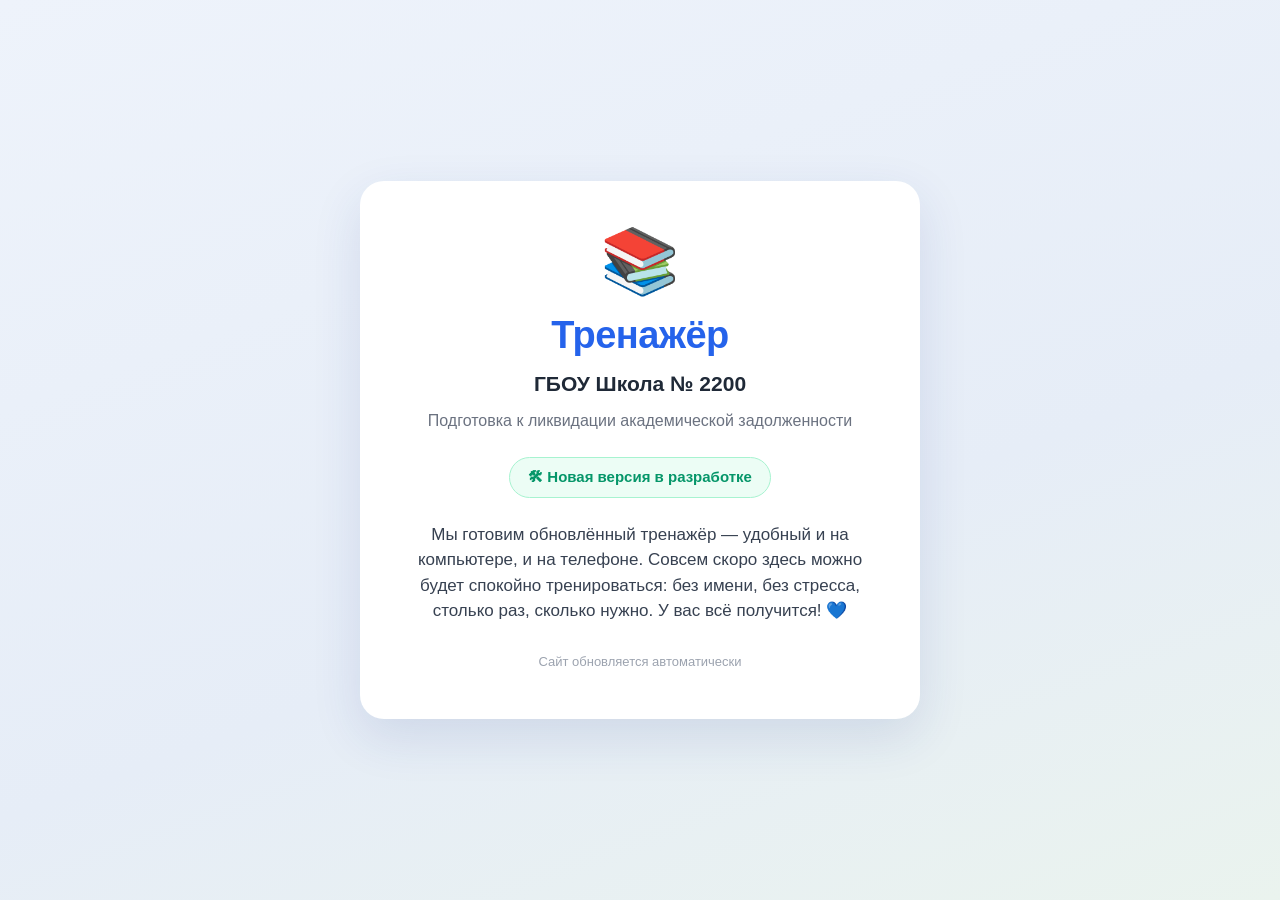
==== index.html @ 08c82a8b "Заглушка сайта-тренажёра + деплой на GitHub Pages" ====
<!DOCTYPE html>
<html lang="ru">
<head>
<meta charset="UTF-8">
<meta name="viewport" content="width=device-width, initial-scale=1.0">
<meta name="robots" content="noindex">
<title>Тренажёр · ГБОУ Школа № 2200</title>
<style>
  :root{
    --blue:#2563eb; --green:#059669;
    --ink:#1f2937; --muted:#6b7280; --card:#ffffff;
  }
  *{box-sizing:border-box;margin:0;padding:0}
  html,body{height:100%}
  body{
    font-family:-apple-system,BlinkMacSystemFont,"Segoe UI",Roboto,"Helvetica Neue",Arial,sans-serif;
    color:var(--ink);
    background:linear-gradient(160deg,#eef3fb 0%,#e6edf7 60%,#eaf3ee 100%);
    display:flex;align-items:center;justify-content:center;
    padding:24px;line-height:1.5;
  }
  .card{
    width:100%;max-width:560px;background:var(--card);
    border-radius:24px;padding:clamp(28px,6vw,48px);
    box-shadow:0 18px 50px rgba(30,58,138,.12);
    text-align:center;
  }
  .logo{font-size:clamp(44px,12vw,64px);line-height:1}
  h1{
    margin-top:14px;font-size:clamp(26px,7vw,38px);
    color:var(--blue);font-weight:800;letter-spacing:-.5px;
  }
  .school{margin-top:4px;font-size:clamp(17px,4.5vw,21px);font-weight:600;color:var(--ink)}
  .tag{margin-top:10px;font-size:clamp(14px,3.6vw,16px);color:var(--muted)}
  .badge{
    display:inline-block;margin-top:24px;
    background:#ecfdf5;color:var(--green);
    border:1px solid #a7f3d0;border-radius:999px;
    padding:8px 18px;font-weight:600;font-size:15px;
  }
  .msg{margin-top:24px;font-size:clamp(15px,4vw,17px);color:#374151}
  .heart{color:var(--blue)}
  .foot{margin-top:28px;font-size:13px;color:#9ca3af}
</style>
</head>
<body>
  <main class="card">
    <div class="logo">📚</div>
    <h1>Тренажёр</h1>
    <div class="school">ГБОУ Школа № 2200</div>
    <div class="tag">Подготовка к ликвидации академической задолженности</div>

    <span class="badge">🛠 Новая версия в разработке</span>

    <p class="msg">
      Мы готовим обновлённый тренажёр — удобный и на компьютере, и на телефоне.
      Совсем скоро здесь можно будет спокойно тренироваться: без имени,
      без стресса, столько раз, сколько нужно. У вас всё получится! <span class="heart">💙</span>
    </p>

    <div class="foot">Сайт обновляется автоматически</div>
  </main>
</body>
</html>
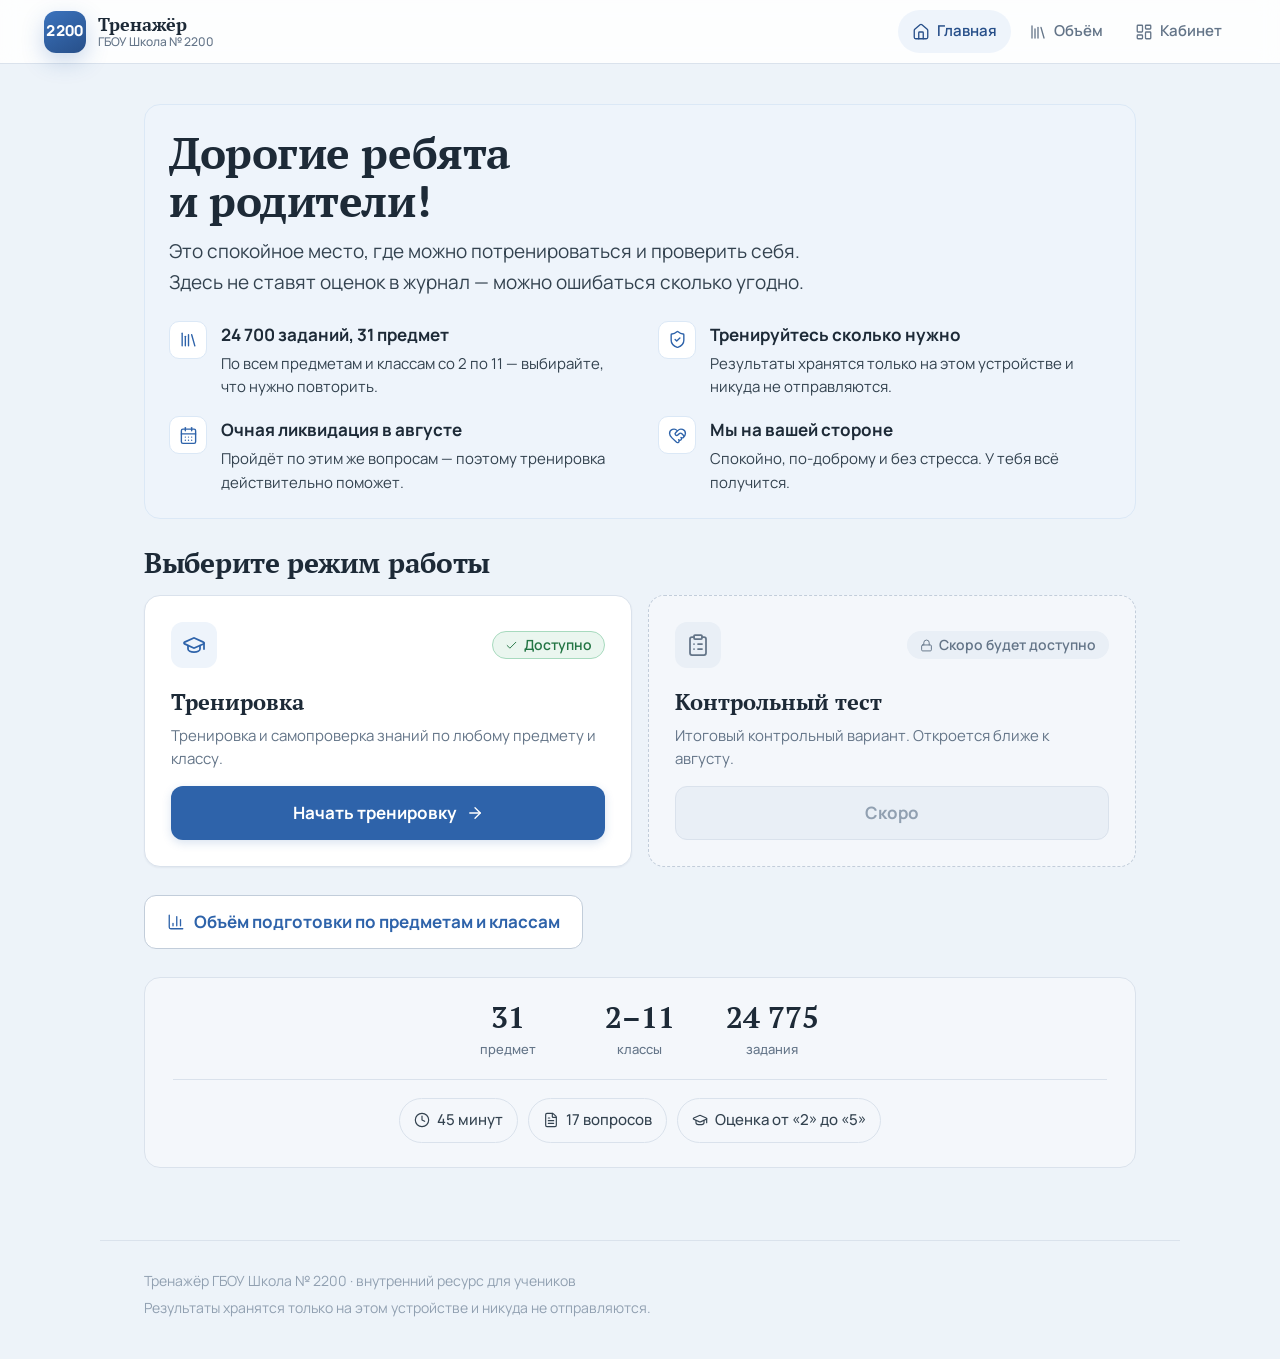
==== commit 1f55333b: "Полноценный тренажёр: 31 предмет, 3 типа вопросов, KaTeX, статистика, личный кабинет (ученик/родител" ====
--- a/index.html
+++ b/index.html
@@ -2,63 +2,37 @@
 <html lang="ru">
 <head>
 <meta charset="UTF-8">
-<meta name="viewport" content="width=device-width, initial-scale=1.0">
-<meta name="robots" content="noindex">
+<meta name="viewport" content="width=device-width, initial-scale=1.0, viewport-fit=cover">
+<meta name="theme-color" content="#2E63AA">
+<meta name="description" content="Тренажёр ГБОУ Школа № 2200 — спокойная подготовка к ликвидации академической задолженности. 31 предмет, 2–11 классы, более 24 700 заданий.">
 <title>Тренажёр · ГБОУ Школа № 2200</title>
-<style>
-  :root{
-    --blue:#2563eb; --green:#059669;
-    --ink:#1f2937; --muted:#6b7280; --card:#ffffff;
-  }
-  *{box-sizing:border-box;margin:0;padding:0}
-  html,body{height:100%}
-  body{
-    font-family:-apple-system,BlinkMacSystemFont,"Segoe UI",Roboto,"Helvetica Neue",Arial,sans-serif;
-    color:var(--ink);
-    background:linear-gradient(160deg,#eef3fb 0%,#e6edf7 60%,#eaf3ee 100%);
-    display:flex;align-items:center;justify-content:center;
-    padding:24px;line-height:1.5;
-  }
-  .card{
-    width:100%;max-width:560px;background:var(--card);
-    border-radius:24px;padding:clamp(28px,6vw,48px);
-    box-shadow:0 18px 50px rgba(30,58,138,.12);
-    text-align:center;
-  }
-  .logo{font-size:clamp(44px,12vw,64px);line-height:1}
-  h1{
-    margin-top:14px;font-size:clamp(26px,7vw,38px);
-    color:var(--blue);font-weight:800;letter-spacing:-.5px;
-  }
-  .school{margin-top:4px;font-size:clamp(17px,4.5vw,21px);font-weight:600;color:var(--ink)}
-  .tag{margin-top:10px;font-size:clamp(14px,3.6vw,16px);color:var(--muted)}
-  .badge{
-    display:inline-block;margin-top:24px;
-    background:#ecfdf5;color:var(--green);
-    border:1px solid #a7f3d0;border-radius:999px;
-    padding:8px 18px;font-weight:600;font-size:15px;
-  }
-  .msg{margin-top:24px;font-size:clamp(15px,4vw,17px);color:#374151}
-  .heart{color:var(--blue)}
-  .foot{margin-top:28px;font-size:13px;color:#9ca3af}
-</style>
+<link rel="stylesheet" href="assets/katex/katex.min.css">
+<link rel="stylesheet" href="css/ds.css">
+<link rel="stylesheet" href="css/app.css">
 </head>
 <body>
-  <main class="card">
-    <div class="logo">📚</div>
-    <h1>Тренажёр</h1>
-    <div class="school">ГБОУ Школа № 2200</div>
-    <div class="tag">Подготовка к ликвидации академической задолженности</div>
+  <header class="appbar" id="appbar">
+    <a class="brand" href="#/" data-link aria-label="Тренажёр, на главную">
+      <span class="brand__badge">2200</span>
+      <span class="brand__words">
+        <span class="brand__name">Тренажёр</span>
+        <span class="brand__sub">ГБОУ Школа № 2200</span>
+      </span>
+    </a>
+    <nav class="appnav" id="appnav"></nav>
+  </header>
 
-    <span class="badge">🛠 Новая версия в разработке</span>
+  <main id="app" class="app-main"><!-- views render here --></main>
 
-    <p class="msg">
-      Мы готовим обновлённый тренажёр — удобный и на компьютере, и на телефоне.
-      Совсем скоро здесь можно будет спокойно тренироваться: без имени,
-      без стресса, столько раз, сколько нужно. У вас всё получится! <span class="heart">💙</span>
-    </p>
+  <footer class="appfoot" id="appfoot">
+    <span>Тренажёр ГБОУ Школа № 2200 · внутренний ресурс для учеников</span>
+    <span class="appfoot__note">Результаты хранятся только на этом устройстве и никуда не отправляются.</span>
+  </footer>
 
-    <div class="foot">Сайт обновляется автоматически</div>
-  </main>
+  <script defer src="assets/katex/katex.min.js"></script>
+  <script defer src="js/icons.js"></script>
+  <script defer src="js/store.js"></script>
+  <script defer src="js/engine.js"></script>
+  <script defer src="js/app.js"></script>
 </body>
 </html>
--- a/css/ds.css
+++ b/css/ds.css
@@ -0,0 +1,633 @@
+/* === tokens/fonts.css === */
+/* ============================================================
+   Manrope — humanist grotesque, Latin + Cyrillic
+   Real woff2 binaries shipped with the system (assets/fonts/).
+   ============================================================ */
+
+/* ---- Latin ---- */
+@font-face {
+  font-family: "Manrope";
+  font-style: normal;
+  font-weight: 400;
+  font-display: swap;
+  src: url("../assets/fonts/manrope-latin-400.woff2") format("woff2");
+  unicode-range: U+0000-00FF, U+0131, U+0152-0153, U+02BB-02BC, U+02C6, U+02DA, U+02DC, U+2000-206F, U+2074, U+20AC, U+2122, U+2191, U+2193, U+2212, U+2215, U+FEFF, U+FFFD;
+}
+@font-face {
+  font-family: "Manrope";
+  font-style: normal;
+  font-weight: 500;
+  font-display: swap;
+  src: url("../assets/fonts/manrope-latin-500.woff2") format("woff2");
+  unicode-range: U+0000-00FF, U+0131, U+0152-0153, U+02BB-02BC, U+02C6, U+02DA, U+02DC, U+2000-206F, U+2074, U+20AC, U+2122, U+2191, U+2193, U+2212, U+2215, U+FEFF, U+FFFD;
+}
+@font-face {
+  font-family: "Manrope";
+  font-style: normal;
+  font-weight: 600;
+  font-display: swap;
+  src: url("../assets/fonts/manrope-latin-600.woff2") format("woff2");
+  unicode-range: U+0000-00FF, U+0131, U+0152-0153, U+02BB-02BC, U+02C6, U+02DA, U+02DC, U+2000-206F, U+2074, U+20AC, U+2122, U+2191, U+2193, U+2212, U+2215, U+FEFF, U+FFFD;
+}
+@font-face {
+  font-family: "Manrope";
+  font-style: normal;
+  font-weight: 700;
+  font-display: swap;
+  src: url("../assets/fonts/manrope-latin-700.woff2") format("woff2");
+  unicode-range: U+0000-00FF, U+0131, U+0152-0153, U+02BB-02BC, U+02C6, U+02DA, U+02DC, U+2000-206F, U+2074, U+20AC, U+2122, U+2191, U+2193, U+2212, U+2215, U+FEFF, U+FFFD;
+}
+@font-face {
+  font-family: "Manrope";
+  font-style: normal;
+  font-weight: 800;
+  font-display: swap;
+  src: url("../assets/fonts/manrope-latin-800.woff2") format("woff2");
+  unicode-range: U+0000-00FF, U+0131, U+0152-0153, U+02BB-02BC, U+02C6, U+02DA, U+02DC, U+2000-206F, U+2074, U+20AC, U+2122, U+2191, U+2193, U+2212, U+2215, U+FEFF, U+FFFD;
+}
+
+/* ---- PT Serif — editorial display (Cyrillic-first, ParaType) ---- */
+@font-face {
+  font-family: "PT Serif";
+  font-style: normal;
+  font-weight: 400;
+  font-display: swap;
+  src: url("../assets/fonts/ptserif-latin-400.woff2") format("woff2");
+  unicode-range: U+0000-00FF, U+0131, U+0152-0153, U+02BB-02BC, U+02C6, U+02DA, U+02DC, U+2000-206F, U+2074, U+20AC, U+2122, U+2191, U+2193, U+2212, U+2215, U+FEFF, U+FFFD;
+}
+@font-face {
+  font-family: "PT Serif";
+  font-style: normal;
+  font-weight: 700;
+  font-display: swap;
+  src: url("../assets/fonts/ptserif-latin-700.woff2") format("woff2");
+  unicode-range: U+0000-00FF, U+0131, U+0152-0153, U+02BB-02BC, U+02C6, U+02DA, U+02DC, U+2000-206F, U+2074, U+20AC, U+2122, U+2191, U+2193, U+2212, U+2215, U+FEFF, U+FFFD;
+}
+@font-face {
+  font-family: "PT Serif";
+  font-style: normal;
+  font-weight: 400;
+  font-display: swap;
+  src: url("../assets/fonts/ptserif-cyrillic-400.woff2") format("woff2");
+  unicode-range: U+0301, U+0400-045F, U+0490-0491, U+04B0-04B1, U+2116;
+}
+@font-face {
+  font-family: "PT Serif";
+  font-style: normal;
+  font-weight: 700;
+  font-display: swap;
+  src: url("../assets/fonts/ptserif-cyrillic-700.woff2") format("woff2");
+  unicode-range: U+0301, U+0400-045F, U+0490-0491, U+04B0-04B1, U+2116;
+}
+
+/* ---- Manrope Cyrillic ---- */
+@font-face {
+  font-family: "Manrope";
+  font-style: normal;
+  font-weight: 400;
+  font-display: swap;
+  src: url("../assets/fonts/manrope-cyrillic-400.woff2") format("woff2");
+  unicode-range: U+0301, U+0400-045F, U+0490-0491, U+04B0-04B1, U+2116;
+}
+@font-face {
+  font-family: "Manrope";
+  font-style: normal;
+  font-weight: 500;
+  font-display: swap;
+  src: url("../assets/fonts/manrope-cyrillic-500.woff2") format("woff2");
+  unicode-range: U+0301, U+0400-045F, U+0490-0491, U+04B0-04B1, U+2116;
+}
+@font-face {
+  font-family: "Manrope";
+  font-style: normal;
+  font-weight: 600;
+  font-display: swap;
+  src: url("../assets/fonts/manrope-cyrillic-600.woff2") format("woff2");
+  unicode-range: U+0301, U+0400-045F, U+0490-0491, U+04B0-04B1, U+2116;
+}
+@font-face {
+  font-family: "Manrope";
+  font-style: normal;
+  font-weight: 700;
+  font-display: swap;
+  src: url("../assets/fonts/manrope-cyrillic-700.woff2") format("woff2");
+  unicode-range: U+0301, U+0400-045F, U+0490-0491, U+04B0-04B1, U+2116;
+}
+@font-face {
+  font-family: "Manrope";
+  font-style: normal;
+  font-weight: 800;
+  font-display: swap;
+  src: url("../assets/fonts/manrope-cyrillic-800.woff2") format("woff2");
+  unicode-range: U+0301, U+0400-045F, U+0490-0491, U+04B0-04B1, U+2116;
+}
+
+
+/* === tokens/colors.css === */
+/* ============================================================
+   COLORS — «Тренажёр 2200»
+   Calm, supportive, light theme. Blue = trust, green = correct,
+   amber = caution, coral = gentle error (never aggressive red).
+   Base scales first, then semantic aliases.
+   ============================================================ */
+:root {
+  /* ---- Brand blue (доверие / trust) ---- */
+  --blue-50:  #EEF4FB;
+  --blue-100: #DBE8F6;
+  --blue-200: #BBD2EC;
+  --blue-300: #8FB4DF;
+  --blue-400: #5E90CD;
+  --blue-500: #3B73BD;
+  --blue-600: #2E63AA;
+  --blue-700: #274F89;
+  --blue-800: #213F6B;
+  --blue-900: #1B3050;
+
+  /* ---- Green (действие верно / success) ---- */
+  --green-50:  #EAF6EF;
+  --green-100: #D1ECDC;
+  --green-200: #A7DABE;
+  --green-500: #3FA869;
+  --green-600: #2F9456;
+  --green-700: #237544;
+
+  /* ---- Amber (предупреждение / caution) ---- */
+  --amber-50:  #FBF3E1;
+  --amber-100: #F6E5BF;
+  --amber-200: #EFD089;
+  --amber-500: #E0A23A;
+  --amber-600: #C5852A;
+  --amber-700: #95621D;
+
+  /* ---- Coral (ошибка, мягкая / gentle error) ---- */
+  --coral-50:  #FCEEEC;
+  --coral-100: #F8DAD5;
+  --coral-200: #F0B7AE;
+  --coral-500: #E4796B;
+  --coral-600: #D45D4E;
+  --coral-700: #AE4234;
+
+  /* ---- Neutral (blue-tinted gray) ---- */
+  --white:     #FFFFFF;
+  --gray-50:   #F4F7FB;
+  --gray-100:  #E9EFF6;
+  --gray-200:  #DAE2EC;
+  --gray-300:  #C2CDDA;
+  --gray-400:  #97A6B8;
+  --gray-500:  #6C7C8F;
+  --gray-600:  #516175;
+  --gray-650:  #475569;
+  --gray-700:  #36434F;
+  --gray-800:  #283340;
+  --gray-900:  #1B232E;
+
+  /* ============================================================
+     SEMANTIC ALIASES
+     ============================================================ */
+
+  /* Surfaces & backgrounds */
+  --surface-page:    #EDF3F9;  /* soft blue-gray app background */
+  --surface-card:    var(--white);
+  --surface-sunken:  var(--gray-50);
+  --surface-raised:  var(--white);
+  --surface-brand-soft: var(--blue-50);
+  --surface-locked:  var(--gray-100);
+
+  /* Text */
+  --text-strong:  #1D2A37;  /* headings */
+  --text-body:    #33424F;  /* body copy */
+  --text-muted:   #647588;  /* secondary */
+  --text-subtle:  #91A0B1;  /* hints, captions */
+  --text-on-brand: var(--white);
+  --text-link:    var(--blue-600);
+
+  /* Borders & dividers */
+  --border-subtle:  var(--gray-200);
+  --border-default: var(--gray-300);
+  --border-strong:  var(--gray-400);
+  --border-brand:   var(--blue-300);
+  --border-focus:   var(--blue-500);
+
+  /* Primary action */
+  --brand:          var(--blue-600);
+  --brand-hover:    var(--blue-700);
+  --brand-active:   var(--blue-800);
+  --brand-subtle:   var(--blue-50);
+  --brand-subtle-text: var(--blue-700);
+
+  /* Success / correct */
+  --success:        var(--green-600);
+  --success-hover:  var(--green-700);
+  --success-subtle: var(--green-50);
+  --success-text:   var(--green-700);
+  --success-border: var(--green-200);
+
+  /* Caution / warning */
+  --warning:        var(--amber-600);
+  --warning-subtle: var(--amber-50);
+  --warning-text:   var(--amber-700);
+  --warning-border: var(--amber-200);
+
+  /* Error / incorrect (gentle) */
+  --danger:         var(--coral-600);
+  --danger-subtle:  var(--coral-50);
+  --danger-text:    var(--coral-700);
+  --danger-border:  var(--coral-200);
+
+  /* Focus ring */
+  --focus-ring: 0 0 0 3px var(--blue-200);
+}
+
+
+/* === tokens/typography.css === */
+/* ============================================================
+   TYPOGRAPHY — «Тренажёр 2200»
+   Manrope throughout. Generous sizes for young readers:
+   body never below 17px. Expressive, friendly headings.
+   ============================================================ */
+:root {
+  /* Families */
+  --font-sans: "Manrope", ui-sans-serif, system-ui, -apple-system, "Segoe UI", Roboto, Arial, sans-serif;
+  --font-serif: "PT Serif", Georgia, "Times New Roman", serif;
+  --font-display: var(--font-serif);
+  --font-mono: ui-monospace, Menlo, Consolas, monospace;
+
+  /* Weights */
+  --fw-regular:  400; /* @kind font */
+  --fw-medium:   500; /* @kind font */
+  --fw-semibold: 600; /* @kind font */
+  --fw-bold:     700; /* @kind font */
+  --fw-extra:    800; /* @kind font */
+
+  /* ---- Type scale (rem, 1rem = 16px) ---- */
+  --text-2xs:  0.8125rem; /* 13px — micro labels only */
+  --text-xs:   0.875rem;  /* 14px — chips, captions */
+  --text-sm:   0.9375rem; /* 15px — secondary */
+  --text-base: 1.0625rem; /* 17px — body floor */
+  --text-md:   1.1875rem; /* 19px — comfortable body */
+  --text-lg:   1.375rem;  /* 22px — lead, card titles */
+  --text-xl:   1.75rem;   /* 28px — section headings */
+  --text-2xl:  2.1875rem; /* 35px — page titles */
+  --text-3xl:  2.75rem;   /* 44px — hero */
+  --text-display: 3.5rem; /* 56px — big numbers / scores */
+
+  /* Line heights */
+  --leading-tight:   1.15;
+  --leading-snug:    1.3;
+  --leading-normal:  1.5;
+  --leading-relaxed: 1.65;
+
+  /* Letter spacing */
+  --tracking-tight:  -0.02em;
+  --tracking-snug:   -0.01em;
+  --tracking-normal: 0;
+  --tracking-wide:   0.04em;
+
+  /* ---- Semantic roles ---- */
+  --type-hero-size: var(--text-3xl);
+  --type-hero-family: var(--font-serif);
+  --type-hero-weight: var(--fw-bold);
+  --type-hero-leading: var(--leading-tight);
+  --type-hero-tracking: var(--tracking-tight);
+
+  --type-title-size: var(--text-2xl);
+  --type-title-weight: var(--fw-bold);
+  --type-title-leading: var(--leading-tight);
+
+  --type-heading-size: var(--text-xl);
+  --type-heading-weight: var(--fw-bold);
+
+  --type-card-title-size: var(--text-lg);
+  --type-card-title-weight: var(--fw-bold);
+
+  --type-body-size: var(--text-base);
+  --type-body-weight: var(--fw-regular);
+  --type-body-leading: var(--leading-relaxed);
+
+  --type-lead-size: var(--text-md);
+  --type-lead-weight: var(--fw-regular);
+  --type-lead-leading: var(--leading-relaxed);
+
+  --type-label-size: var(--text-sm);
+  --type-label-weight: var(--fw-semibold);
+
+  --type-caption-size: var(--text-xs);
+  --type-caption-weight: var(--fw-medium);
+}
+
+
+/* === tokens/spacing.css === */
+/* ============================================================
+   SPACING, RADII, SHADOWS, MOTION — «Тренажёр 2200»
+   Airy layout, soft rounded cards, gentle shadows.
+   ============================================================ */
+:root {
+  /* ---- Spacing scale (4px base) ---- */
+  --space-0:  0;
+  --space-1:  0.25rem;  /* 4 */
+  --space-2:  0.5rem;   /* 8 */
+  --space-3:  0.75rem;  /* 12 */
+  --space-4:  1rem;     /* 16 */
+  --space-5:  1.25rem;  /* 20 */
+  --space-6:  1.5rem;   /* 24 */
+  --space-8:  2rem;     /* 32 */
+  --space-10: 2.5rem;   /* 40 */
+  --space-12: 3rem;     /* 48 */
+  --space-16: 4rem;     /* 64 */
+  --space-20: 5rem;     /* 80 */
+
+  /* ---- Layout ---- */
+  --container-max: 1080px;   /* desktop content cap */
+  --container-narrow: 720px; /* reading width */
+  --gutter: 1.5rem;
+  --touch-target: 48px;      /* minimum tap target */
+
+  /* ---- Radii (soft, friendly) ---- */
+  --radius-xs: 8px;
+  --radius-sm: 12px;
+  --radius-md: 16px;   /* default card */
+  --radius-lg: 20px;   /* large card */
+  --radius-xl: 28px;   /* hero / mode cards */
+  --radius-pill: 999px;
+
+  /* ---- Shadows (soft, blue-tinted, low contrast) ---- */
+  --shadow-xs: 0 1px 2px rgba(27, 48, 80, 0.06);
+  --shadow-sm: 0 2px 8px rgba(27, 48, 80, 0.07);
+  --shadow-md: 0 6px 20px rgba(27, 48, 80, 0.09);
+  --shadow-lg: 0 14px 38px rgba(27, 48, 80, 0.12);
+  --shadow-brand: 0 8px 22px rgba(46, 99, 170, 0.25);
+
+  /* ---- Motion (calm — no bounce) ---- */
+  --ease-out: cubic-bezier(0.22, 0.61, 0.36, 1); /* @kind other */
+  --ease-in-out: cubic-bezier(0.45, 0.05, 0.55, 0.95); /* @kind other */
+  --dur-fast: 120ms; /* @kind other */
+  --dur-base: 200ms; /* @kind other */
+  --dur-slow: 320ms; /* @kind other */
+}
+
+
+/* === tokens/base.css === */
+/* ============================================================
+   BASE — global defaults built on the tokens.
+   ============================================================ */
+*,
+*::before,
+*::after {
+  box-sizing: border-box;
+}
+
+html {
+  -webkit-text-size-adjust: 100%;
+}
+
+body {
+  margin: 0;
+  font-family: var(--font-sans);
+  font-size: var(--type-body-size);
+  line-height: var(--type-body-leading);
+  font-weight: var(--fw-regular);
+  color: var(--text-body);
+  background: var(--surface-page);
+  -webkit-font-smoothing: antialiased;
+  text-rendering: optimizeLegibility;
+}
+
+h1, h2, h3, h4 {
+  color: var(--text-strong);
+  font-weight: var(--fw-bold);
+  line-height: var(--leading-tight);
+  margin: 0;
+}
+
+/* Editorial display headings — PT Serif gives warmth + gravitas */
+h1, h2 {
+  font-family: var(--font-serif);
+  letter-spacing: -0.01em;
+}
+
+p {
+  margin: 0;
+  text-wrap: pretty;
+}
+
+a {
+  color: var(--text-link);
+  text-decoration: none;
+}
+a:hover {
+  text-decoration: underline;
+}
+
+:focus-visible {
+  outline: 2px solid var(--border-focus);
+  outline-offset: 2px;
+  border-radius: var(--radius-xs);
+}
+
+@media (prefers-reduced-motion: reduce) {
+  *,
+  *::before,
+  *::after {
+    animation-duration: 0.01ms !important;
+    transition-duration: 0.01ms !important;
+  }
+}
+
+
+/* === tokens/components.css === */
+/* ============================================================
+   COMPONENT STYLES — «Тренажёр 2200»
+   Class-based styling for the React primitives. Shipped to
+   consumers via styles.css so components need no runtime CSS
+   injection (keeps print / PDF / image capture correct).
+   ============================================================ */
+
+/* ---- Button ---- */
+.ds-btn {
+  font-family: var(--font-sans);
+  font-weight: var(--fw-bold);
+  display: inline-flex; align-items: center; justify-content: center; gap: 9px;
+  border: 1.5px solid transparent;
+  background: var(--brand);
+  color: #fff;
+  cursor: pointer; text-decoration: none; white-space: nowrap;
+  border-radius: var(--radius-sm);
+  transition: background var(--dur-fast) var(--ease-out),
+              transform var(--dur-fast) var(--ease-out),
+              box-shadow var(--dur-fast) var(--ease-out),
+              border-color var(--dur-fast) var(--ease-out);
+}
+.ds-btn:focus-visible { outline: none; box-shadow: var(--focus-ring); }
+.ds-btn[disabled], .ds-btn[aria-disabled="true"] {
+  cursor: not-allowed; background: var(--gray-100);
+  color: var(--text-subtle); border-color: var(--gray-200); transform: none; box-shadow: none;
+}
+.ds-btn--sm { font-size: var(--text-sm); padding: 9px 16px; min-height: 40px; }
+.ds-btn--md { font-size: var(--text-base); padding: 12px 22px; min-height: 48px; }
+.ds-btn--lg { font-size: var(--text-md); padding: 16px 30px; min-height: 56px; }
+.ds-btn--block { width: 100%; }
+
+.ds-btn--primary { background: var(--brand); color: #fff; box-shadow: 0 3px 10px rgba(46,99,170,0.18); }
+.ds-btn--primary:hover { background: var(--brand-hover); box-shadow: 0 5px 16px rgba(46,99,170,0.24); }
+.ds-btn--primary:active { background: var(--brand-active); transform: translateY(1px) scale(0.99); }
+
+.ds-btn--success { background: var(--success); color: #fff; box-shadow: 0 3px 10px rgba(47,148,86,0.18); }
+.ds-btn--success:hover { background: var(--success-hover); }
+.ds-btn--success:active { background: var(--green-700); transform: translateY(1px) scale(0.99); }
+
+.ds-btn--secondary { background: var(--white); color: var(--brand); border-color: var(--border-default); }
+.ds-btn--secondary:hover { background: var(--blue-50); border-color: var(--border-brand); }
+.ds-btn--secondary:active { background: var(--blue-100); transform: translateY(1px) scale(0.99); }
+
+.ds-btn--ghost { background: transparent; color: var(--brand); }
+.ds-btn--ghost:hover { background: var(--blue-50); }
+.ds-btn--ghost:active { background: var(--blue-100); transform: translateY(1px) scale(0.99); }
+
+/* ---- Card ---- */
+.ds-card {
+  background: var(--surface-card); border-radius: var(--radius-md);
+  border: 1px solid var(--border-subtle); box-shadow: var(--shadow-xs);
+  padding: var(--space-6); font-family: var(--font-sans);
+}
+.ds-card--md { box-shadow: var(--shadow-sm); }
+.ds-card--lg { box-shadow: var(--shadow-md); border-radius: var(--radius-lg); }
+.ds-card--soft { background: var(--surface-brand-soft); border-color: var(--blue-100); box-shadow: none; }
+.ds-card--flat { box-shadow: none; }
+.ds-card--interactive { cursor: pointer; transition: transform var(--dur-base) var(--ease-out), box-shadow var(--dur-base) var(--ease-out), border-color var(--dur-base) var(--ease-out); }
+.ds-card--interactive:hover { border-color: var(--border-brand); box-shadow: var(--shadow-md); }
+.ds-card--interactive:active { transform: translateY(1px); }
+.ds-card--interactive:focus-visible { outline: none; box-shadow: var(--focus-ring); }
+
+/* ---- Badge ---- */
+.ds-badge {
+  display: inline-flex; align-items: center; gap: 6px;
+  font-family: var(--font-sans); font-weight: var(--fw-semibold);
+  font-size: var(--text-xs); line-height: 1;
+  padding: 6px 12px; border-radius: var(--radius-pill);
+  border: 1px solid transparent; white-space: nowrap;
+}
+.ds-badge--brand   { background: var(--brand-subtle); color: var(--brand-subtle-text); }
+.ds-badge--success { background: var(--success-subtle); color: var(--success-text); border-color: var(--success-border); }
+.ds-badge--warning { background: var(--warning-subtle); color: var(--warning-text); border-color: var(--warning-border); }
+.ds-badge--danger  { background: var(--danger-subtle); color: var(--danger-text); border-color: var(--danger-border); }
+.ds-badge--neutral { background: var(--gray-100); color: var(--text-muted); }
+.ds-badge--locked  { background: var(--surface-locked); color: var(--text-muted); }
+
+/* ---- Chip ---- */
+.ds-chip {
+  display: inline-flex; align-items: center; gap: 7px;
+  font-family: var(--font-sans); font-weight: var(--fw-medium);
+  font-size: var(--text-sm); color: var(--text-body);
+  padding: 9px 14px; border-radius: var(--radius-pill);
+  background: var(--gray-50); border: 1px solid var(--border-subtle); white-space: nowrap;
+}
+.ds-chip__icon { font-size: 1.05em; line-height: 1; }
+.ds-chip--brand { background: var(--brand-subtle); border-color: transparent; color: var(--brand-subtle-text); }
+.ds-chip--plain { background: transparent; border-color: var(--border-default); }
+
+/* ---- ProgressBar ---- */
+.ds-progress { font-family: var(--font-sans); }
+.ds-progress__head { display: flex; justify-content: space-between; align-items: baseline; margin-bottom: 8px; }
+.ds-progress__label { font-size: var(--text-sm); font-weight: var(--fw-semibold); color: var(--text-body); }
+.ds-progress__count { font-size: var(--text-sm); font-weight: var(--fw-bold); color: var(--brand); font-variant-numeric: tabular-nums; }
+.ds-progress__track { height: 10px; background: var(--gray-100); border-radius: var(--radius-pill); overflow: hidden; }
+.ds-progress__fill { height: 100%; background: var(--brand); border-radius: var(--radius-pill); transition: width var(--dur-slow) var(--ease-out); }
+.ds-progress--success .ds-progress__fill { background: var(--success); }
+.ds-progress--success .ds-progress__count { color: var(--success); }
+
+/* ---- Callout ---- */
+.ds-callout {
+  display: flex; gap: 14px; align-items: flex-start; font-family: var(--font-sans);
+  border-radius: var(--radius-md); padding: var(--space-4) var(--space-5); border: 1px solid transparent;
+}
+.ds-callout__icon { font-size: 22px; line-height: 1.2; flex-shrink: 0; }
+.ds-callout__body { display: flex; flex-direction: column; gap: 3px; }
+.ds-callout__title { font-size: var(--text-base); font-weight: var(--fw-bold); }
+.ds-callout__text { font-size: var(--text-sm); line-height: var(--leading-normal); }
+.ds-callout--info    { background: var(--brand-subtle); color: var(--blue-800); }
+.ds-callout--info .ds-callout__title { color: var(--brand-subtle-text); }
+.ds-callout--success { background: var(--success-subtle); border-color: var(--success-border); color: var(--green-700); }
+.ds-callout--success .ds-callout__title { color: var(--success-text); }
+.ds-callout--warning { background: var(--warning-subtle); border-color: var(--warning-border); color: var(--amber-700); }
+.ds-callout--warning .ds-callout__title { color: var(--warning-text); }
+.ds-callout--support { background: var(--surface-brand-soft); color: var(--blue-800); }
+.ds-callout--support .ds-callout__title { color: var(--brand-subtle-text); }
+
+/* ---- Timer ---- */
+.ds-timer {
+  display: inline-flex; align-items: center; gap: 9px;
+  font-family: var(--font-sans); font-weight: var(--fw-bold);
+  padding: 8px 16px; border-radius: var(--radius-pill);
+  background: var(--gray-50); border: 1.5px solid var(--border-subtle); color: var(--text-strong);
+  transition: background var(--dur-base) var(--ease-out), border-color var(--dur-base) var(--ease-out);
+}
+.ds-timer__icon { font-size: 1em; }
+.ds-timer__time { font-variant-numeric: tabular-nums; font-size: var(--text-md); letter-spacing: 0.01em; }
+.ds-timer--low { background: var(--warning-subtle); border-color: var(--warning-border); color: var(--warning-text); }
+
+/* ---- Field (Input) ---- */
+.ds-field { display: flex; flex-direction: column; gap: 8px; font-family: var(--font-sans); }
+.ds-field__label { font-size: var(--text-sm); font-weight: var(--fw-semibold); color: var(--text-strong); }
+.ds-field__hint { font-size: var(--text-xs); color: var(--text-muted); }
+.ds-input {
+  width: 100%; box-sizing: border-box; font-family: var(--font-sans);
+  font-size: var(--text-base); color: var(--text-strong);
+  background: var(--white); border: 1.5px solid var(--border-default);
+  border-radius: var(--radius-sm); padding: 13px 16px; min-height: var(--touch-target);
+  transition: border-color var(--dur-fast) var(--ease-out), box-shadow var(--dur-fast) var(--ease-out);
+}
+.ds-input::placeholder { color: var(--text-subtle); }
+.ds-input:hover { border-color: var(--border-strong); }
+.ds-input:focus { outline: none; border-color: var(--border-focus); box-shadow: var(--focus-ring); }
+.ds-input:disabled { background: var(--gray-50); color: var(--text-subtle); cursor: not-allowed; }
+
+/* ---- Select ---- */
+.ds-select-field { display: flex; flex-direction: column; gap: 8px; font-family: var(--font-sans); }
+.ds-select-field__label { font-size: var(--text-sm); font-weight: var(--fw-semibold); color: var(--text-strong); }
+.ds-select-field__hint { font-size: var(--text-xs); color: var(--text-muted); }
+.ds-select-wrap { position: relative; }
+.ds-select {
+  width: 100%; box-sizing: border-box; font-family: var(--font-sans);
+  font-size: var(--text-base); font-weight: var(--fw-medium); color: var(--text-strong);
+  background: var(--white); border: 1.5px solid var(--border-default);
+  border-radius: var(--radius-sm); padding: 13px 46px 13px 16px; min-height: var(--touch-target);
+  appearance: none; -webkit-appearance: none; cursor: pointer;
+  transition: border-color var(--dur-fast) var(--ease-out), box-shadow var(--dur-fast) var(--ease-out);
+}
+.ds-select:hover { border-color: var(--border-strong); }
+.ds-select:focus { outline: none; border-color: var(--border-focus); box-shadow: var(--focus-ring); }
+.ds-select:disabled { background: var(--gray-50); color: var(--text-subtle); cursor: not-allowed; }
+.ds-select-wrap::after {
+  content: ""; position: absolute; right: 18px; top: 50%; width: 10px; height: 10px;
+  border-right: 2px solid var(--text-muted); border-bottom: 2px solid var(--text-muted);
+  transform: translateY(-65%) rotate(45deg); pointer-events: none;
+}
+.ds-select-wrap[data-disabled="true"]::after { border-color: var(--text-subtle); }
+
+/* ---- AnswerOption ---- */
+.ds-answer {
+  display: flex; align-items: center; gap: 14px; width: 100%; box-sizing: border-box;
+  text-align: left; font-family: var(--font-sans); font-size: var(--text-base); color: var(--text-body);
+  background: var(--white); border: 1.5px solid var(--border-default);
+  border-radius: var(--radius-md); padding: 15px 18px; min-height: var(--touch-target); cursor: pointer;
+  transition: border-color var(--dur-fast) var(--ease-out), background var(--dur-fast) var(--ease-out), box-shadow var(--dur-fast) var(--ease-out);
+}
+.ds-answer:hover { border-color: var(--border-brand); background: var(--blue-50); }
+.ds-answer:focus-visible { outline: none; box-shadow: var(--focus-ring); }
+.ds-answer__mark {
+  flex-shrink: 0; width: 28px; height: 28px; display: grid; place-items: center;
+  border: 2px solid var(--border-strong); color: transparent; font-weight: var(--fw-bold); font-size: 15px;
+  transition: all var(--dur-fast) var(--ease-out);
+}
+.ds-answer__mark--radio { border-radius: var(--radius-pill); }
+.ds-answer__mark--checkbox { border-radius: 8px; }
+.ds-answer__text { flex: 1; }
+.ds-answer--selected { border-color: var(--brand); background: var(--blue-50); color: var(--text-strong); }
+.ds-answer--selected .ds-answer__mark { border-color: var(--brand); background: var(--brand); color: #fff; }
+.ds-answer--correct { border-color: var(--success); background: var(--success-subtle); color: var(--green-700); cursor: default; }
+.ds-answer--correct .ds-answer__mark { border-color: var(--success); background: var(--success); color: #fff; }
+.ds-answer--incorrect { border-color: var(--danger); background: var(--danger-subtle); color: var(--coral-700); cursor: default; }
+.ds-answer--incorrect .ds-answer__mark { border-color: var(--danger); background: var(--danger); color: #fff; }
+.ds-answer--disabled { cursor: default; }
+.ds-answer--disabled:hover { border-color: var(--border-default); background: var(--white); }
+.ds-answer--correct:hover, .ds-answer--incorrect:hover { background: inherit; }
--- a/css/app.css
+++ b/css/app.css
@@ -0,0 +1,241 @@
+/* ============================================================
+   App styles — «Тренажёр 2200». Built on the design-system tokens
+   (css/ds.css). App-specific layout + components only.
+   ============================================================ */
+
+svg.ic { display: inline-block; flex-shrink: 0; vertical-align: middle; }
+
+/* ---------- shell ---------- */
+.app-main { min-height: 60vh; }
+.wrap { max-width: var(--container-max); margin-inline: auto; padding: clamp(20px,3.5vw,40px) clamp(16px,5vw,44px) 72px; }
+.wrap.narrow { max-width: var(--container-narrow); }
+.stack { display: flex; flex-direction: column; }
+.row { display: flex; align-items: center; }
+.wrapline { display: flex; flex-wrap: wrap; gap: 10px; }
+.muted { color: var(--text-muted); }
+.center { text-align: center; }
+.grow { flex: 1; min-width: 0; }
+.sec-title { font-size: var(--text-xl); color: var(--text-strong); margin-bottom: 16px; }
+.lead { font-size: var(--type-lead-size); color: var(--text-body); line-height: var(--leading-relaxed); }
+
+@media (prefers-reduced-motion: no-preference) {
+  .view-enter { animation: vRise var(--dur-slow) var(--ease-out); }
+  @keyframes vRise { from { opacity: 0; transform: translateY(8px); } to { opacity: 1; transform: none; } }
+  .pop { animation: pop var(--dur-slow) var(--ease-out); }
+  @keyframes pop { from { transform: scale(0.9); opacity: 0; } to { transform: scale(1); opacity: 1; } }
+}
+
+/* ---------- app bar ---------- */
+.appbar {
+  position: sticky; top: 0; z-index: 50;
+  display: flex; align-items: center; justify-content: space-between; gap: 16px;
+  padding: 10px clamp(16px,5vw,44px); min-height: 64px;
+  background: rgba(255,255,255,0.86); backdrop-filter: blur(10px);
+  border-bottom: 1px solid var(--border-subtle);
+}
+.brand { display: inline-flex; align-items: center; gap: 12px; text-decoration: none; }
+.brand:hover { text-decoration: none; }
+.brand__badge {
+  width: 42px; height: 42px; border-radius: var(--radius-sm); flex-shrink: 0;
+  background: linear-gradient(150deg, var(--blue-500), var(--blue-700));
+  color: #fff; font-weight: var(--fw-extra); font-size: 15px; letter-spacing: 0.02em;
+  display: grid; place-items: center; box-shadow: var(--shadow-brand);
+  font-variant-numeric: tabular-nums;
+}
+.brand__words { display: flex; flex-direction: column; line-height: 1.1; }
+.brand__name { font-family: var(--font-serif); font-weight: 700; font-size: 18px; color: var(--text-strong); }
+.brand__sub { font-size: 12px; color: var(--text-muted); font-weight: 500; }
+.appnav { display: flex; align-items: center; gap: 4px; }
+.navlink {
+  display: inline-flex; align-items: center; gap: 7px; cursor: pointer;
+  font-family: var(--font-sans); font-weight: var(--fw-semibold); font-size: var(--text-sm);
+  color: var(--text-muted); background: transparent; border: none;
+  padding: 9px 14px; border-radius: var(--radius-pill); text-decoration: none;
+  transition: background var(--dur-fast) var(--ease-out), color var(--dur-fast) var(--ease-out);
+}
+.navlink:hover { background: var(--blue-50); color: var(--brand); text-decoration: none; }
+.navlink[aria-current="page"] { background: var(--brand-subtle); color: var(--brand-subtle-text); }
+.navlink__txt { white-space: nowrap; }
+
+/* ---------- footer ---------- */
+.appfoot {
+  max-width: var(--container-max); margin: 0 auto; padding: 28px clamp(16px,5vw,44px) 40px;
+  display: flex; flex-direction: column; gap: 4px;
+  font-size: var(--text-xs); color: var(--text-subtle); border-top: 1px solid var(--border-subtle);
+}
+.appfoot__note { color: var(--text-subtle); }
+
+/* ---------- home ---------- */
+.welcome h1 { font-size: clamp(var(--text-2xl), 5vw, var(--text-3xl)); line-height: 1.08; margin-bottom: 12px; }
+.bullets { display: grid; grid-template-columns: 1fr 1fr; gap: 18px 36px; margin-top: 22px; }
+.bullet { display: flex; gap: 14px; align-items: flex-start; }
+.bullet__ic { flex-shrink: 0; width: 38px; height: 38px; border-radius: 10px; background: var(--white); border: 1px solid var(--blue-100); color: var(--brand); display: grid; place-items: center; }
+.bullet__t { font-weight: 700; color: var(--text-strong); font-size: var(--text-base); }
+.bullet__d { color: var(--text-body); font-size: var(--text-sm); line-height: 1.55; margin-top: 3px; }
+
+.modes { display: grid; grid-template-columns: 1fr 1fr; gap: 16px; }
+.mode-card { display: flex; flex-direction: column; gap: 16px; padding: 26px; }
+.mode-card--locked { background: var(--surface-sunken); border-style: dashed; border-color: var(--border-default); box-shadow: none; }
+.mode-card__head { display: flex; align-items: center; justify-content: space-between; }
+.mode-ic { width: 46px; height: 46px; border-radius: 12px; background: var(--brand-subtle); color: var(--brand); display: grid; place-items: center; }
+.mode-card--locked .mode-ic { background: var(--gray-100); color: var(--text-muted); }
+.mode-card__title { font-family: var(--font-serif); font-size: var(--text-lg); font-weight: 700; color: var(--text-strong); }
+.mode-card__desc { font-size: var(--text-sm); color: var(--text-muted); margin-top: 5px; line-height: 1.5; }
+
+.statstrip { padding: 24px 28px; background: var(--surface-sunken); border: 1px solid var(--border-subtle); box-shadow: none; }
+.stats-row { display: flex; justify-content: center; flex-wrap: wrap; gap: 40px; margin-bottom: 18px; }
+.stat { text-align: center; min-width: 92px; }
+.stat__v { font-size: 30px; font-weight: 700; color: var(--text-strong); line-height: 1; font-family: var(--font-serif); font-variant-numeric: tabular-nums; }
+.stat__l { font-size: 13px; color: var(--text-muted); margin-top: 7px; font-weight: 500; }
+.statstrip__chips { border-top: 1px solid var(--border-subtle); padding-top: 18px; display: flex; gap: 10px; flex-wrap: wrap; justify-content: center; }
+
+/* ---------- scope ---------- */
+.scope-head { display: flex; flex-wrap: wrap; gap: 16px; justify-content: space-between; align-items: flex-end; margin-bottom: 8px; }
+.scope-grid { display: grid; grid-template-columns: repeat(auto-fill, minmax(320px,1fr)); gap: 16px; }
+.scope-card { padding: 22px; display: flex; flex-direction: column; gap: 14px; }
+.scope-card__head { display: flex; align-items: center; gap: 12px; }
+.scope-ic { width: 42px; height: 42px; border-radius: 11px; background: var(--brand-subtle); color: var(--brand); display: grid; place-items: center; flex-shrink: 0; }
+.scope-card__name { font-weight: 700; color: var(--text-strong); font-size: var(--text-md); }
+.scope-card__total { font-size: 13px; color: var(--text-muted); }
+.gpills { display: flex; flex-wrap: wrap; gap: 8px; }
+.gpill { display: inline-flex; align-items: center; gap: 6px; background: var(--gray-50); border: 1px solid var(--border-subtle); border-radius: var(--radius-pill); padding: 5px 11px; font-size: 13px; color: var(--text-body); cursor: pointer; transition: all var(--dur-fast) var(--ease-out); }
+.gpill:hover { background: var(--blue-50); border-color: var(--border-brand); color: var(--brand); }
+.gpill b { color: var(--text-strong); font-variant-numeric: tabular-nums; }
+
+/* ---------- subject select ---------- */
+.scale-row { display: flex; gap: 8px; flex-wrap: wrap; }
+.scale-pill { display: flex; align-items: center; gap: 8px; background: var(--white); border: 1px solid var(--border-subtle); border-radius: var(--radius-pill); padding: 5px 13px 5px 5px; }
+.scale-pill__g { width: 26px; height: 26px; border-radius: 999px; color: #fff; font-weight: 700; display: grid; place-items: center; font-size: 14px; font-family: var(--font-serif); }
+.scale-pill__l { font-size: 13px; color: var(--text-muted); font-weight: 500; }
+
+.mode-pick { display: grid; grid-template-columns: 1fr 1fr; gap: 12px; }
+.mode-tile { text-align: left; cursor: pointer; padding: 16px 18px; display: flex; gap: 13px; align-items: flex-start; background: var(--white); border: 1.5px solid var(--border-default); border-radius: var(--radius-md); transition: all var(--dur-fast) var(--ease-out); font-family: var(--font-sans); }
+.mode-tile:hover { border-color: var(--border-brand); background: var(--blue-50); }
+.mode-tile[aria-pressed="true"] { border-color: var(--brand); background: var(--blue-50); box-shadow: var(--focus-ring); }
+.mode-tile[disabled] { opacity: .55; cursor: not-allowed; }
+.mode-tile__ic { width: 38px; height: 38px; border-radius: 10px; background: var(--brand-subtle); color: var(--brand); display: grid; place-items: center; flex-shrink: 0; }
+.mode-tile__t { font-weight: 700; color: var(--text-strong); font-size: var(--text-base); }
+.mode-tile__d { font-size: 13px; color: var(--text-muted); margin-top: 2px; line-height: 1.45; }
+
+/* ---------- test ---------- */
+.test-top { background: var(--white); border-bottom: 1px solid var(--border-subtle); padding: 16px clamp(16px,5vw,44px); display: flex; flex-direction: column; gap: 12px; }
+.test-top__row { display: flex; align-items: center; justify-content: space-between; gap: 12px; }
+.test-id { min-width: 0; }
+.test-id__s { font-weight: 700; color: var(--text-strong); font-size: 17px; white-space: nowrap; overflow: hidden; text-overflow: ellipsis; }
+.test-id__g { font-size: 13px; color: var(--text-muted); font-weight: 500; }
+.test-body { display: grid; grid-template-columns: 1fr 248px; gap: 28px; align-items: start; }
+.q-card { padding: 30px 32px; display: flex; flex-direction: column; gap: 18px; }
+.q-head { display: flex; align-items: center; gap: 10px; }
+.q-num { width: 32px; height: 32px; border-radius: 9px; background: var(--brand-subtle); color: var(--brand-subtle-text); font-weight: 700; display: grid; place-items: center; font-size: 15px; font-family: var(--font-serif); }
+.q-text { font-size: var(--text-lg); font-weight: 600; color: var(--text-strong); line-height: 1.45; }
+.answers { display: flex; flex-direction: column; gap: 12px; }
+.ds-answer__letter { flex-shrink: 0; width: 28px; height: 28px; display: grid; place-items: center; border-radius: 999px; border: 2px solid var(--border-strong); font-weight: 700; font-size: 14px; color: var(--text-muted); transition: all var(--dur-fast) var(--ease-out); }
+.ds-answer--selected .ds-answer__letter { border-color: var(--brand); background: var(--brand); color: #fff; }
+.ds-answer--correct .ds-answer__letter { border-color: var(--success); background: var(--success); color: #fff; }
+.ds-answer--incorrect .ds-answer__letter { border-color: var(--danger); background: var(--danger); color: #fff; }
+.q-nav-rail { padding: 20px; position: sticky; top: 84px; }
+.navigator { display: grid; grid-template-columns: repeat(auto-fill, minmax(40px,1fr)); gap: 8px; }
+.navbtn { height: 40px; border-radius: 10px; font-family: var(--font-sans); font-weight: 700; font-size: 15px; cursor: pointer; border: 1.5px solid var(--border-default); background: var(--white); color: var(--text-muted); transition: all var(--dur-fast) var(--ease-out); }
+.navbtn:hover { border-color: var(--border-brand); }
+.navbtn[data-on="true"] { background: var(--success-subtle); color: var(--success-text); border-color: var(--success-border); }
+.navbtn[data-cur="true"] { border: 2px solid var(--brand); background: var(--blue-50); color: var(--brand); }
+.test-nav { display: flex; gap: 12px; }
+
+/* match */
+.match-list { display: flex; flex-direction: column; gap: 10px; }
+.match-row { display: grid; grid-template-columns: 1fr 1.1fr; gap: 12px; align-items: center; }
+.match-left { background: var(--gray-50); border: 1px solid var(--border-subtle); border-radius: var(--radius-sm); padding: 12px 14px; font-size: var(--text-sm); color: var(--text-strong); font-weight: 600; }
+
+/* sticky mobile bars */
+.sticky-top { position: sticky; top: 0; z-index: 30; background: rgba(237,243,249,0.92); backdrop-filter: blur(8px); }
+.sticky-bottom { position: sticky; bottom: 0; z-index: 30; background: linear-gradient(180deg, rgba(237,243,249,0) 0%, var(--surface-page) 38%); padding: 14px 16px; }
+
+/* ---------- results ---------- */
+.grade-card { text-align: center; padding: 38px; }
+.grade-ic { width: 48px; height: 48px; border-radius: 999px; background: var(--white); display: inline-grid; place-items: center; margin-bottom: 10px; }
+.grade-num { font-size: 92px; font-weight: 700; line-height: 1; font-family: var(--font-serif); font-variant-numeric: tabular-nums; }
+.grade-title { font-size: var(--text-lg); font-weight: 700; color: var(--text-strong); margin-top: 12px; font-family: var(--font-serif); }
+.metrics { display: flex; align-items: center; }
+.metric { text-align: center; flex: 1; }
+.metric__v { font-size: 34px; font-weight: 700; line-height: 1; font-family: var(--font-serif); font-variant-numeric: tabular-nums; color: var(--text-strong); }
+.metric__l { font-size: 13px; color: var(--text-muted); margin-top: 7px; font-weight: 500; }
+.metric-div { width: 1px; height: 44px; background: var(--border-subtle); }
+.res-actions { display: flex; flex-wrap: wrap; gap: 12px; }
+
+/* ---------- review ---------- */
+.rev-q { padding: 20px 22px; display: flex; flex-direction: column; gap: 14px; }
+.rev-q__head { display: flex; align-items: center; gap: 10px; }
+.rev-num { width: 28px; height: 28px; border-radius: 8px; background: var(--gray-100); color: var(--text-muted); font-weight: 700; display: grid; place-items: center; font-size: 14px; font-family: var(--font-serif); }
+.verdict { display: inline-flex; align-items: center; gap: 6px; font-weight: 700; font-size: var(--text-sm); }
+.verdict--ok { color: var(--success-text); }
+.verdict--no { color: var(--danger-text); }
+.toggle-pill { display: inline-flex; align-items: center; gap: 7px; cursor: pointer; font-family: var(--font-sans); font-weight: 700; font-size: 14px; padding: 9px 15px; border-radius: var(--radius-pill); border: 1.5px solid var(--border-default); background: var(--white); color: var(--text-muted); }
+.toggle-pill[aria-pressed="true"] { border-color: var(--danger); background: var(--danger-subtle); color: var(--danger-text); }
+
+/* ---------- cabinet ---------- */
+.seg { display: inline-flex; background: var(--white); border: 1px solid var(--border-subtle); border-radius: var(--radius-pill); padding: 4px; box-shadow: var(--shadow-xs); flex-wrap: wrap; }
+.seg button { font-family: var(--font-sans); font-size: 14px; font-weight: 700; color: var(--text-muted); border: none; background: transparent; padding: 9px 18px; border-radius: var(--radius-pill); cursor: pointer; display: inline-flex; align-items: center; gap: 7px; transition: all var(--dur-fast) var(--ease-out); }
+.seg button[aria-pressed="true"] { background: var(--brand); color: #fff; box-shadow: var(--shadow-sm); }
+.kpis { display: grid; grid-template-columns: repeat(auto-fit, minmax(150px,1fr)); gap: 14px; }
+.kpi { padding: 18px 20px; display: flex; flex-direction: column; gap: 6px; }
+.kpi__top { display: flex; align-items: center; justify-content: space-between; }
+.kpi__ic { width: 34px; height: 34px; border-radius: 9px; display: grid; place-items: center; background: var(--brand-subtle); color: var(--brand); }
+.kpi__v { font-size: 30px; font-weight: 700; font-family: var(--font-serif); color: var(--text-strong); line-height: 1; font-variant-numeric: tabular-nums; }
+.kpi__l { font-size: 13px; color: var(--text-muted); font-weight: 500; }
+.dash-grid { display: grid; grid-template-columns: 1.4fr 1fr; gap: 16px; align-items: start; }
+.bars { display: flex; flex-direction: column; gap: 12px; }
+.bar-row { display: grid; grid-template-columns: 130px 1fr 46px; gap: 12px; align-items: center; }
+.bar-row__l { font-size: 13px; color: var(--text-body); font-weight: 600; white-space: nowrap; overflow: hidden; text-overflow: ellipsis; }
+.bar-track { height: 12px; background: var(--gray-100); border-radius: 999px; overflow: hidden; }
+.bar-fill { height: 100%; border-radius: 999px; transition: width var(--dur-slow) var(--ease-out); }
+.bar-row__v { font-size: 13px; font-weight: 700; text-align: right; font-variant-numeric: tabular-nums; color: var(--text-muted); }
+.reco { display: flex; gap: 13px; align-items: flex-start; padding: 14px 16px; border-radius: var(--radius-md); background: var(--surface-brand-soft); }
+.reco__ic { flex-shrink: 0; width: 36px; height: 36px; border-radius: 10px; background: var(--white); color: var(--brand); display: grid; place-items: center; }
+.reco__t { font-weight: 700; color: var(--text-strong); font-size: var(--text-base); }
+.reco__d { font-size: var(--text-sm); color: var(--text-body); margin-top: 2px; line-height: 1.5; }
+.ach-grid { display: grid; grid-template-columns: repeat(auto-fill, minmax(110px,1fr)); gap: 12px; }
+.ach { text-align: center; padding: 16px 10px; border-radius: var(--radius-md); border: 1px solid var(--border-subtle); background: var(--white); }
+.ach--on { background: var(--surface-brand-soft); border-color: var(--blue-100); }
+.ach--off { opacity: .5; }
+.ach__ic { width: 44px; height: 44px; border-radius: 999px; display: inline-grid; place-items: center; background: var(--gray-100); color: var(--text-muted); margin-bottom: 8px; }
+.ach--on .ach__ic { background: var(--brand); color: #fff; }
+.ach__t { font-size: 13px; font-weight: 700; color: var(--text-strong); }
+.ach__d { font-size: 11px; color: var(--text-muted); margin-top: 2px; }
+.recent { display: flex; flex-direction: column; }
+.recent-row { display: flex; align-items: center; gap: 12px; padding: 12px 0; border-bottom: 1px solid var(--border-subtle); }
+.recent-row:last-child { border-bottom: none; }
+.recent-g { width: 36px; height: 36px; border-radius: 9px; display: grid; place-items: center; font-weight: 700; font-family: var(--font-serif); color: #fff; flex-shrink: 0; }
+.recent-meta { font-size: 12px; color: var(--text-muted); }
+.empty { text-align: center; padding: 40px 20px; color: var(--text-muted); }
+.empty__ic { width: 60px; height: 60px; border-radius: 999px; background: var(--brand-subtle); color: var(--brand); display: inline-grid; place-items: center; margin-bottom: 14px; }
+
+.spark { width: 100%; height: 56px; display: block; }
+
+.roster { width: 100%; border-collapse: collapse; font-size: var(--text-sm); }
+.roster th { text-align: left; font-size: 12px; color: var(--text-muted); font-weight: 600; padding: 8px 10px; border-bottom: 1px solid var(--border-subtle); }
+.roster td { padding: 10px; border-bottom: 1px solid var(--border-subtle); color: var(--text-body); }
+.roster tr:last-child td { border-bottom: none; }
+.dot { display: inline-block; width: 9px; height: 9px; border-radius: 999px; }
+
+/* ---------- responsive ---------- */
+@media (max-width: 880px) {
+  .dash-grid { grid-template-columns: 1fr; }
+  .bullets { grid-template-columns: 1fr; }
+}
+@media (max-width: 720px) {
+  .appbar { padding: 8px 14px; min-height: 58px; }
+  .brand__sub { display: none; }
+  .navlink__txt { display: none; }
+  .navlink { padding: 9px 11px; }
+  .modes { grid-template-columns: 1fr; }
+  .mode-pick { grid-template-columns: 1fr; }
+  .test-body { grid-template-columns: 1fr; }
+  .q-nav-rail { display: none; }
+  .wrap { padding: 16px 16px 60px; }
+  .q-card { padding: 20px 18px; }
+  .grade-num { font-size: 76px; }
+  .stats-row { gap: 22px; }
+  .bar-row { grid-template-columns: 104px 1fr 42px; }
+}
+.show-mobile { display: none; }
+@media (max-width: 720px) { .show-mobile { display: block; } .hide-mobile { display: none; } }
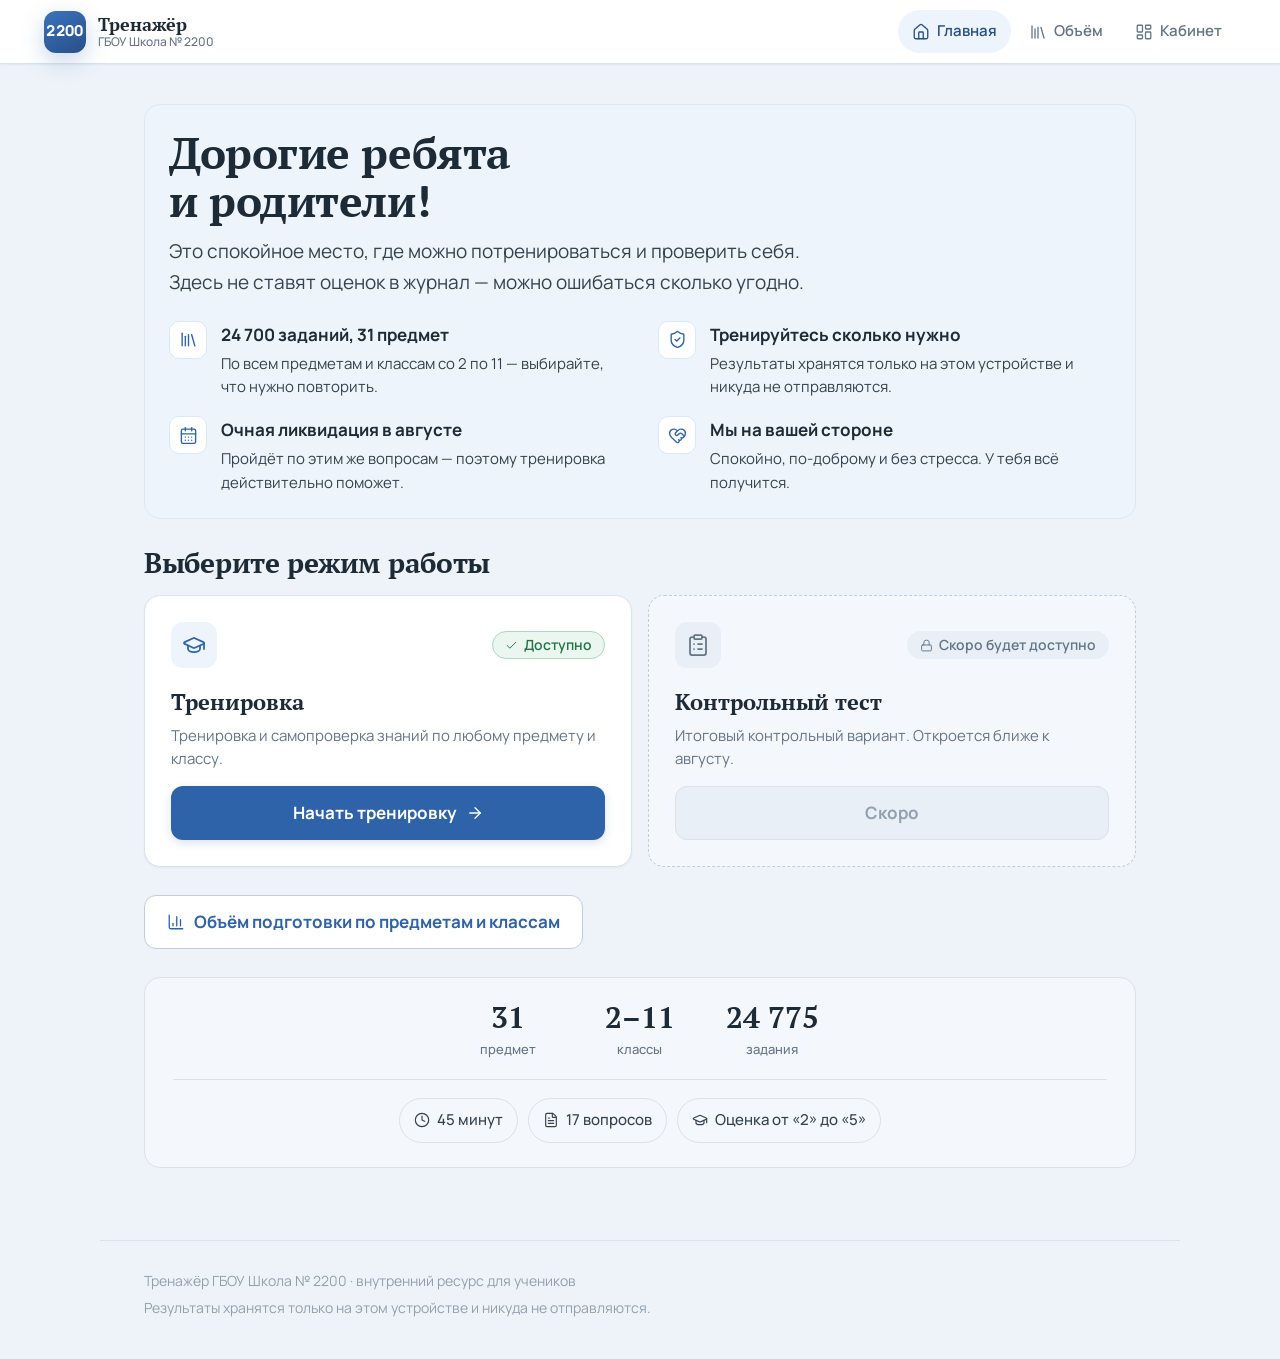
==== commit 005633f2: "PWA (офлайн + установка), иконки, клавиатура в тесте, продолжение теста, липкая панель на мобиле, сб" ====
--- a/index.html
+++ b/index.html
@@ -6,6 +6,15 @@
 <meta name="theme-color" content="#2E63AA">
 <meta name="description" content="Тренажёр ГБОУ Школа № 2200 — спокойная подготовка к ликвидации академической задолженности. 31 предмет, 2–11 классы, более 24 700 заданий.">
 <title>Тренажёр · ГБОУ Школа № 2200</title>
+<link rel="manifest" href="manifest.webmanifest">
+<link rel="icon" type="image/png" href="assets/icons/favicon-64.png">
+<link rel="apple-touch-icon" href="assets/icons/apple-touch-icon-180.png">
+<meta name="apple-mobile-web-app-capable" content="yes">
+<meta name="apple-mobile-web-app-title" content="Тренажёр 2200">
+<meta property="og:type" content="website">
+<meta property="og:title" content="Тренажёр · ГБОУ Школа № 2200">
+<meta property="og:description" content="Спокойная подготовка к ликвидации академической задолженности: 31 предмет, 2–11 классы, более 24 700 заданий.">
+<meta property="og:image" content="assets/icons/icon-512.png">
 <link rel="stylesheet" href="assets/katex/katex.min.css">
 <link rel="stylesheet" href="css/ds.css">
 <link rel="stylesheet" href="css/app.css">
--- a/css/app.css
+++ b/css/app.css
@@ -30,7 +30,7 @@
   position: sticky; top: 0; z-index: 50;
   display: flex; align-items: center; justify-content: space-between; gap: 16px;
   padding: 10px clamp(16px,5vw,44px); min-height: 64px;
-  background: rgba(255,255,255,0.86); backdrop-filter: blur(10px);
+  background: var(--white); box-shadow: var(--shadow-xs);
   border-bottom: 1px solid var(--border-subtle);
 }
 .brand { display: inline-flex; align-items: center; gap: 12px; text-decoration: none; }
@@ -147,7 +147,7 @@
 .match-left { background: var(--gray-50); border: 1px solid var(--border-subtle); border-radius: var(--radius-sm); padding: 12px 14px; font-size: var(--text-sm); color: var(--text-strong); font-weight: 600; }
 
 /* sticky mobile bars */
-.sticky-top { position: sticky; top: 0; z-index: 30; background: rgba(237,243,249,0.92); backdrop-filter: blur(8px); }
+.sticky-top { position: sticky; top: 0; z-index: 30; background: var(--surface-page); box-shadow: 0 4px 12px rgba(27,48,80,0.05); }
 .sticky-bottom { position: sticky; bottom: 0; z-index: 30; background: linear-gradient(180deg, rgba(237,243,249,0) 0%, var(--surface-page) 38%); padding: 14px 16px; }
 
 /* ---------- results ---------- */
@@ -236,6 +236,7 @@
   .grade-num { font-size: 76px; }
   .stats-row { gap: 22px; }
   .bar-row { grid-template-columns: 104px 1fr 42px; }
+  .test-nav { position: sticky; bottom: 0; z-index: 20; padding: 12px 0 6px; background: linear-gradient(180deg, rgba(237,243,249,0) 0%, var(--surface-page) 42%); }
 }
 .show-mobile { display: none; }
 @media (max-width: 720px) { .show-mobile { display: block; } .hide-mobile { display: none; } }
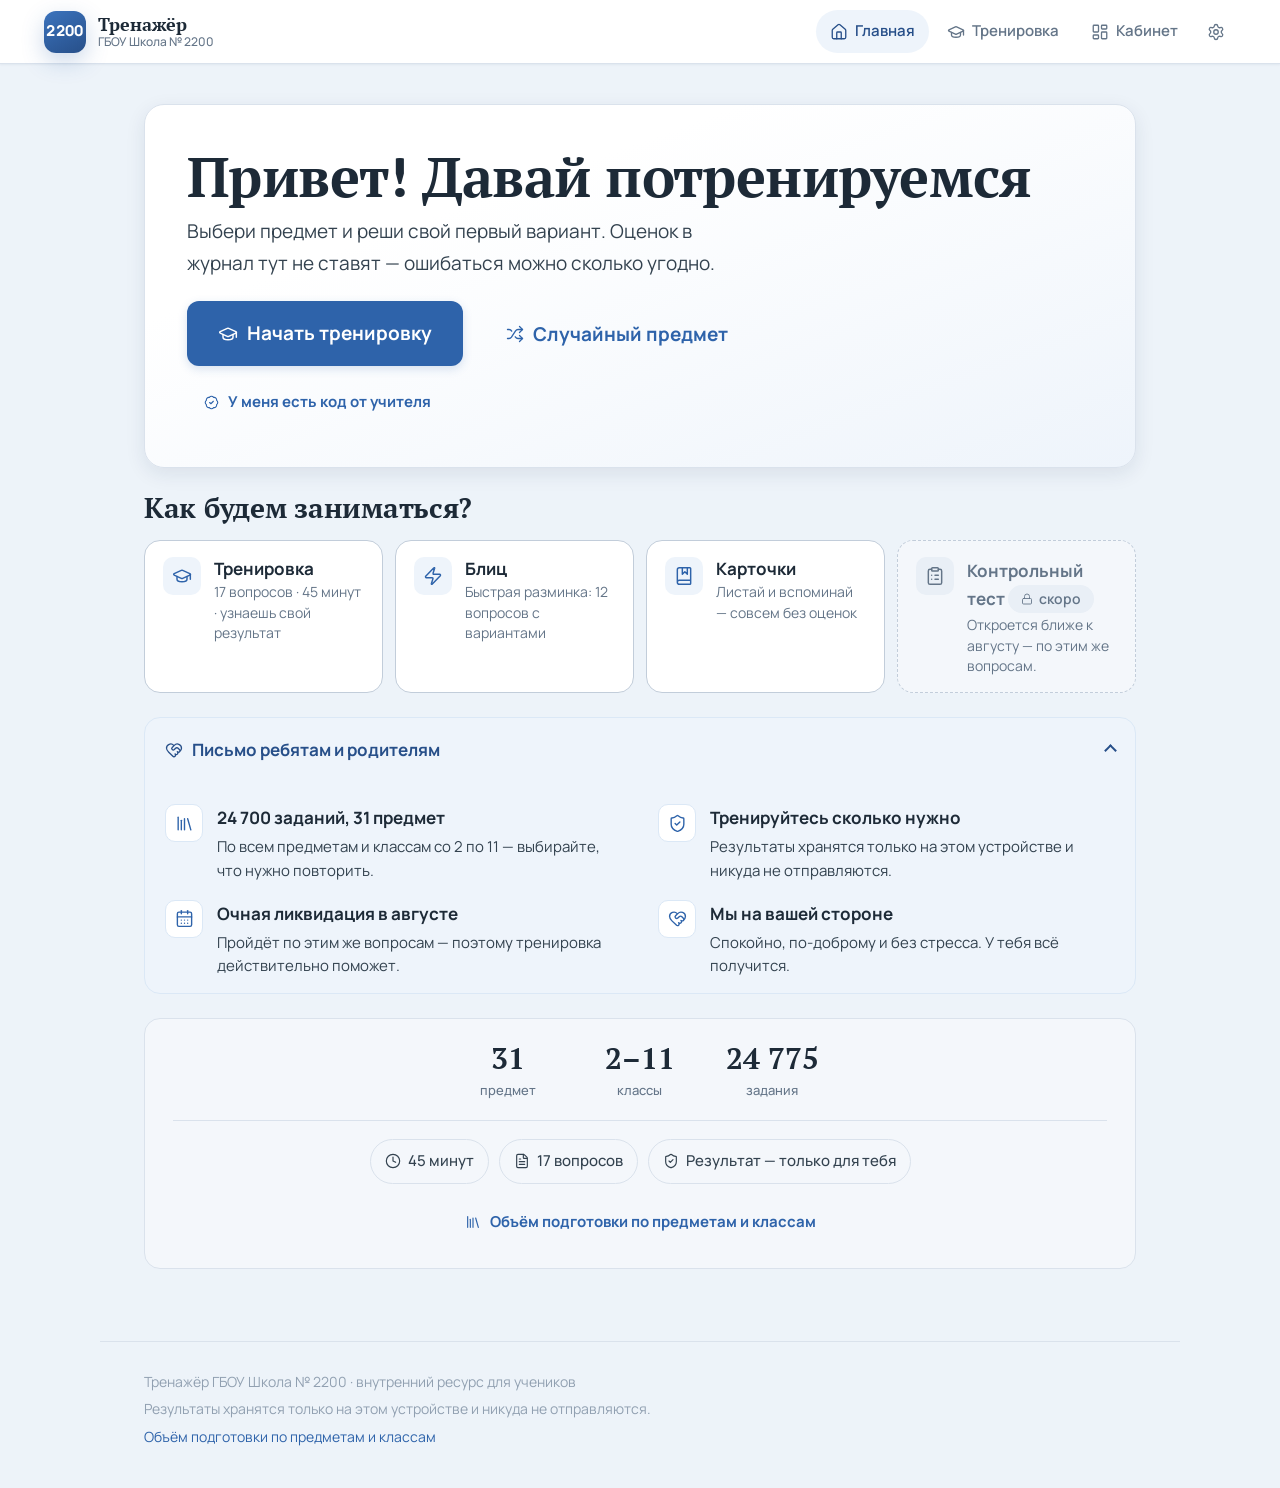
==== commit 519a0666: "Главная: герой-CTA «сразу к тренировке», Объём из меню вниз; личные кабинеты: вход по коду учителя (" ====
--- a/index.html
+++ b/index.html
@@ -36,9 +36,11 @@
   <footer class="appfoot" id="appfoot">
     <span>Тренажёр ГБОУ Школа № 2200 · внутренний ресурс для учеников</span>
     <span class="appfoot__note">Результаты хранятся только на этом устройстве и никуда не отправляются.</span>
+    <span><a href="#/scope">Объём подготовки по предметам и классам</a></span>
   </footer>
 
   <script defer src="assets/katex/katex.min.js"></script>
+  <script defer src="assets/qrcode.js"></script>
   <script defer src="js/icons.js"></script>
   <script defer src="js/store.js"></script>
   <script defer src="js/engine.js"></script>
--- a/css/app.css
+++ b/css/app.css
@@ -66,6 +66,25 @@
 .appfoot__note { color: var(--text-subtle); }
 
 /* ---------- home ---------- */
+.hero { padding: clamp(26px, 5vw, 42px); background: linear-gradient(160deg, var(--white) 30%, var(--blue-50) 100%); }
+.hero h1 { font-size: clamp(var(--text-2xl), 5.5vw, var(--text-display)); line-height: 1.06; margin-bottom: 10px; }
+.hero .lead { max-width: 560px; margin-bottom: 22px; }
+.hero-cta { display: flex; flex-wrap: wrap; gap: 12px; align-items: center; margin-bottom: 14px; }
+.quad { display: grid; grid-template-columns: repeat(4, 1fr); gap: 12px; }
+.quad .mode-tile { width: 100%; }
+.mode-tile.mode-tile--locked { cursor: default; background: var(--surface-sunken); border-style: dashed; }
+.mode-tile.mode-tile--locked:hover { border-color: var(--border-default); background: var(--surface-sunken); }
+.mode-tile.mode-tile--locked .mode-tile__ic { background: var(--gray-100); color: var(--text-muted); }
+.mode-tile.mode-tile--locked .mode-tile__t { color: var(--text-muted); }
+details.letter { background: var(--surface-brand-soft); border: 1px solid var(--blue-100); border-radius: var(--radius-md); padding: 16px 20px; }
+details.letter summary { cursor: pointer; font-weight: 700; color: var(--brand-subtle-text); display: flex; align-items: center; gap: 9px; list-style: none; min-height: 32px; }
+details.letter summary::-webkit-details-marker { display: none; }
+details.letter summary::after { content: ""; width: 9px; height: 9px; border-right: 2px solid var(--brand-subtle-text); border-bottom: 2px solid var(--brand-subtle-text); transform: rotate(45deg); margin-left: auto; flex-shrink: 0; transition: transform var(--dur-fast) var(--ease-out); }
+details.letter[open] summary::after { transform: rotate(-135deg); }
+.letter-body { padding-top: 16px; }
+@media (max-width: 980px) { .quad { grid-template-columns: 1fr 1fr; } }
+@media (max-width: 560px) { .quad { grid-template-columns: 1fr; } }
+
 .welcome h1 { font-size: clamp(var(--text-2xl), 5vw, var(--text-3xl)); line-height: 1.08; margin-bottom: 12px; }
 .bullets { display: grid; grid-template-columns: 1fr 1fr; gap: 18px 36px; margin-top: 22px; }
 .bullet { display: flex; gap: 14px; align-items: flex-start; }
@@ -115,7 +134,7 @@
 .mode-tile[disabled] { opacity: .55; cursor: not-allowed; }
 .mode-tile__ic { width: 38px; height: 38px; border-radius: 10px; background: var(--brand-subtle); color: var(--brand); display: grid; place-items: center; flex-shrink: 0; }
 .mode-tile__t { font-weight: 700; color: var(--text-strong); font-size: var(--text-base); }
-.mode-tile__d { font-size: 13px; color: var(--text-muted); margin-top: 2px; line-height: 1.45; }
+.mode-tile__d { font-size: var(--text-xs); color: var(--text-muted); margin-top: 2px; line-height: 1.45; }
 
 /* ---------- test ---------- */
 .test-top { background: var(--white); border-bottom: 1px solid var(--border-subtle); padding: 16px clamp(16px,5vw,44px); display: flex; flex-direction: column; gap: 12px; }
@@ -145,6 +164,18 @@
 .match-list { display: flex; flex-direction: column; gap: 10px; }
 .match-row { display: grid; grid-template-columns: 1fr 1.1fr; gap: 12px; align-items: center; }
 .match-left { background: var(--gray-50); border: 1px solid var(--border-subtle); border-radius: var(--radius-sm); padding: 12px 14px; font-size: var(--text-sm); color: var(--text-strong); font-weight: 600; }
+/* custom KaTeX-capable dropdown for match answers */
+.mdd { position: relative; }
+.mdd-btn { width: 100%; box-sizing: border-box; text-align: left; font-family: var(--font-sans); font-size: var(--text-base); color: var(--text-strong); background: var(--white); border: 1.5px solid var(--border-default); border-radius: var(--radius-sm); padding: 12px 40px 12px 16px; min-height: var(--touch-target); cursor: pointer; position: relative; transition: border-color var(--dur-fast) var(--ease-out); }
+.mdd-btn:hover { border-color: var(--border-strong); }
+.mdd-btn:focus-visible { outline: none; box-shadow: var(--focus-ring); border-color: var(--border-focus); }
+.mdd-btn.placeholder { color: var(--text-subtle); }
+.mdd-btn::after { content: ""; position: absolute; right: 16px; top: 50%; width: 9px; height: 9px; border-right: 2px solid var(--text-muted); border-bottom: 2px solid var(--text-muted); transform: translateY(-65%) rotate(45deg); pointer-events: none; }
+.mdd-menu { position: absolute; left: 0; right: 0; top: calc(100% + 6px); z-index: 40; background: var(--white); border: 1px solid var(--border-subtle); border-radius: var(--radius-md); box-shadow: var(--shadow-lg); padding: 6px; max-height: 260px; overflow: auto; }
+.mdd-menu[hidden] { display: none; }
+.mdd-opt { display: block; width: 100%; text-align: left; background: transparent; border: none; border-radius: var(--radius-xs); padding: 11px 14px; font-size: var(--text-base); color: var(--text-body); cursor: pointer; }
+.mdd-opt:hover { background: var(--blue-50); }
+.mdd-opt.sel { background: var(--brand-subtle); color: var(--brand-subtle-text); }
 
 /* sticky mobile bars */
 .sticky-top { position: sticky; top: 0; z-index: 30; background: var(--surface-page); box-shadow: 0 4px 12px rgba(27,48,80,0.05); }
@@ -240,3 +271,25 @@
 }
 .show-mobile { display: none; }
 @media (max-width: 720px) { .show-mobile { display: block; } .hide-mobile { display: none; } }
+
+/* ---------- print cards (коды входа) ---------- */
+.print-cards { display: grid; grid-template-columns: repeat(auto-fill, minmax(300px, 1fr)); gap: 14px; }
+.pcard { background: var(--white); border: 1.5px dashed var(--gray-300); border-radius: 14px; padding: 18px; display: flex; flex-direction: column; gap: 10px; }
+.pcard__head { display: flex; gap: 12px; align-items: center; }
+.pcard__badge { width: 38px; height: 38px; border-radius: 10px; background: var(--blue-600); color: #fff; font-weight: 800; font-size: 13px; display: grid; place-items: center; flex-shrink: 0; }
+.pcard__name { font-weight: 800; color: var(--text-strong); font-size: 17px; }
+.pcard__cls { font-size: 12px; color: var(--text-muted); }
+.pcard__qr svg { width: 104px; height: 104px; }
+.pcard__code { font-family: var(--font-mono); font-size: 13px; word-break: break-all; background: var(--gray-50); border: 1px solid var(--border-subtle); border-radius: 8px; padding: 8px 10px; }
+.pcard__hint { font-size: 12px; color: var(--text-muted); line-height: 1.45; }
+@media print {
+  .appbar, .appfoot, .no-print { display: none !important; }
+  body { background: #fff; }
+  .wrap { padding: 0; max-width: none; }
+  .print-cards { grid-template-columns: 1fr 1fr; gap: 6mm; }
+  .pcard { break-inside: avoid; border-color: #999; }
+}
+
+/* ---------- accessibility prefs ---------- */
+html.pref-bigtext { font-size: 18px; }
+html.pref-nomotion *, html.pref-nomotion *::before, html.pref-nomotion *::after { animation: none !important; transition: none !important; }
